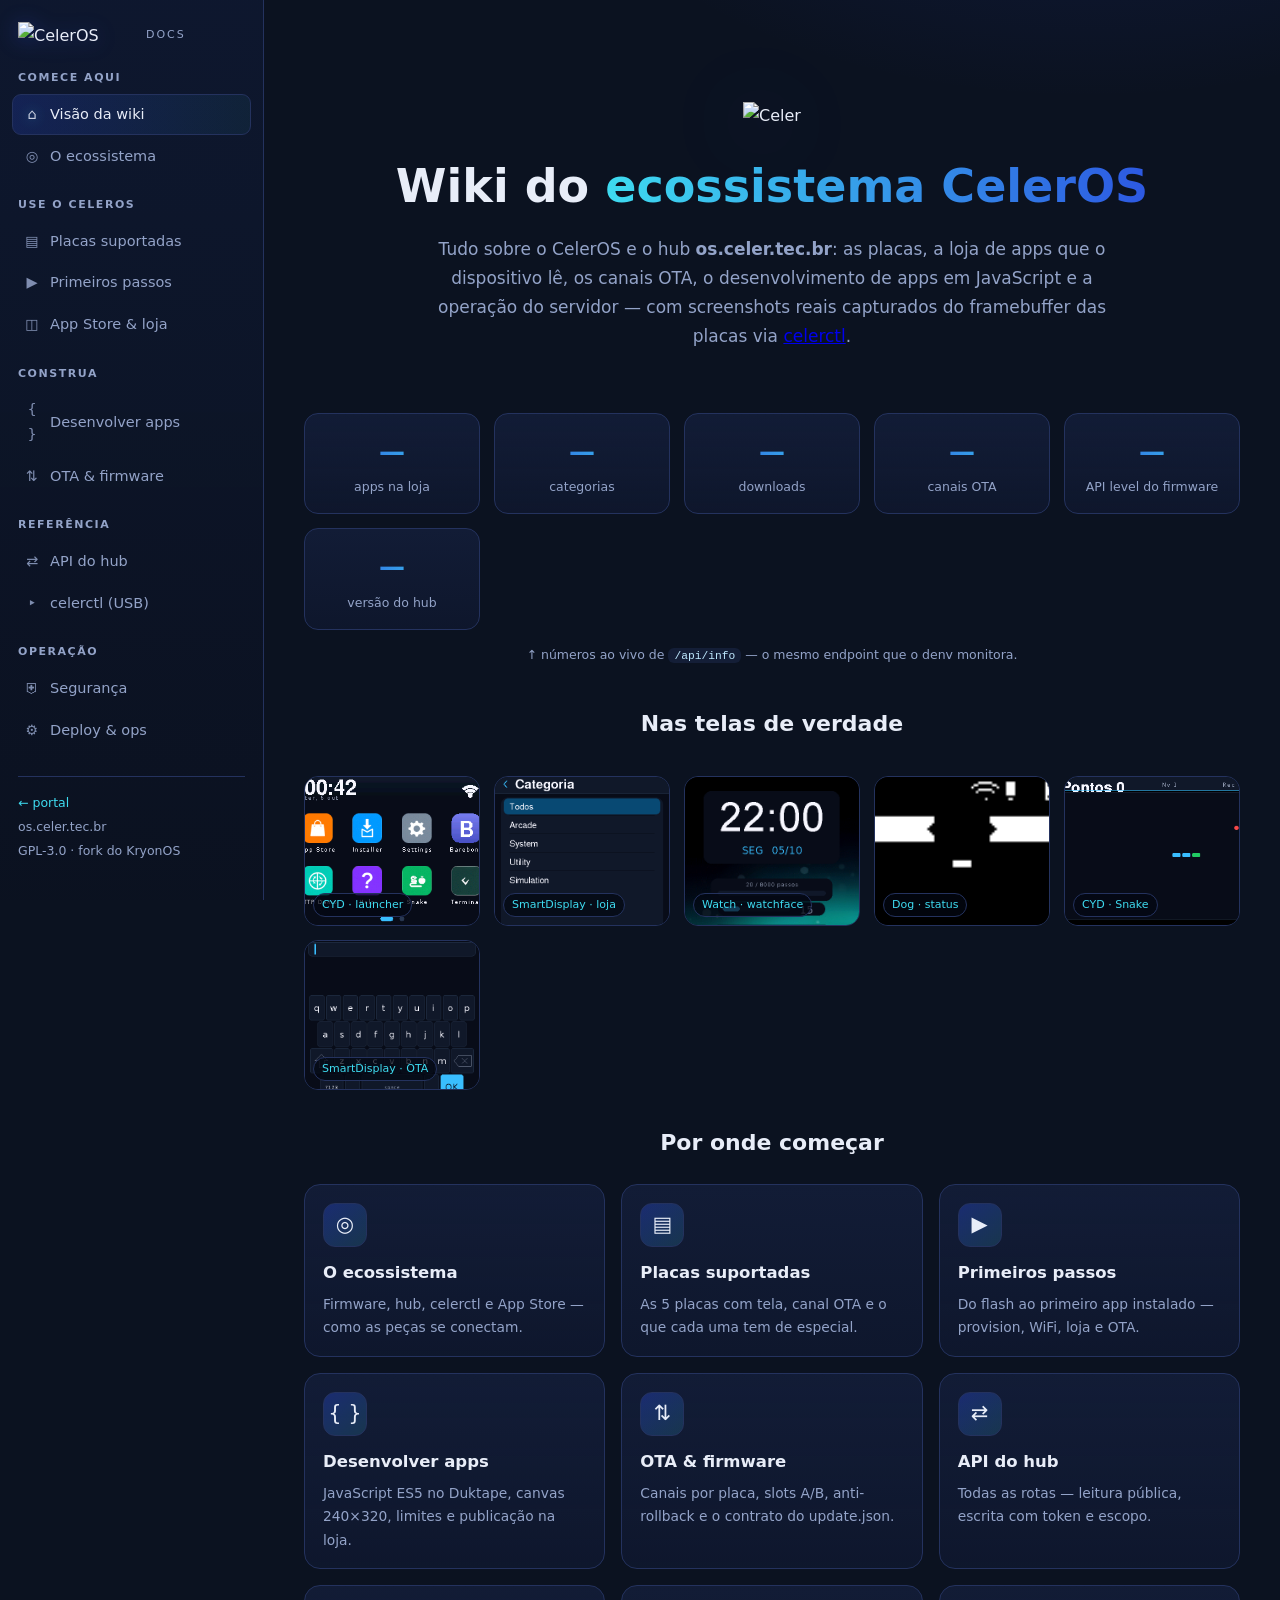
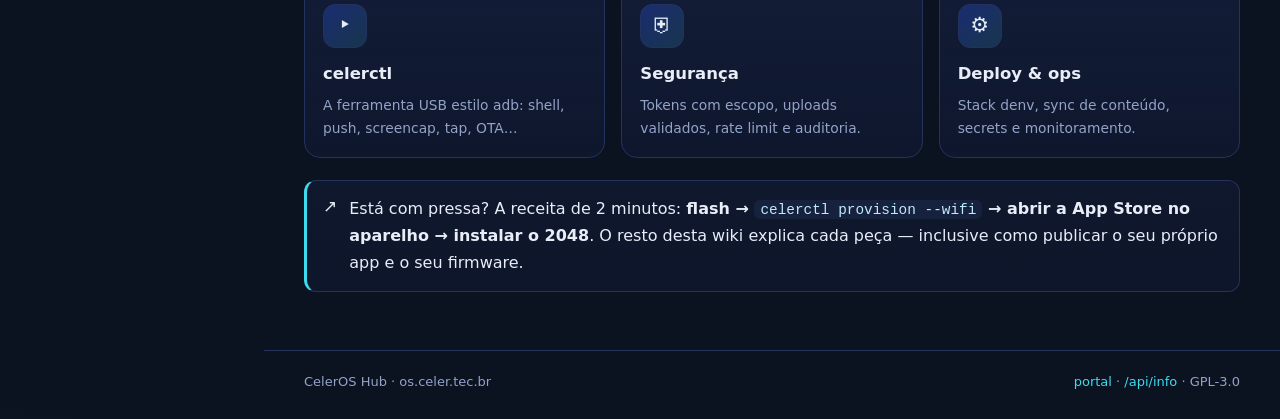
==== content/www/docs/index.html @ 320a798e "wiki: documentacao completa do ecossistema em /docs/ (11 paginas, screenshots reais) Wiki estatica s" ====
<!doctype html>
<html lang="pt-BR">
<head>
<meta charset="utf-8">
<meta name="viewport" content="width=device-width, initial-scale=1">
<title>Wiki · CelerOS Hub</title>
<meta name="description" content="Documentação completa do ecossistema CelerOS: placas, loja de apps, OTA, desenvolvimento de apps em JavaScript e a API do hub.">
<link rel="icon" href="/assets/celeros_favicon.png">
<link rel="stylesheet" href="docs.css">
</head>
<body class="docs">
<button class="menu-btn" aria-label="Menu">☰</button>
<aside class="sidebar">
  <div class="brand"><img src="/assets/celeros_logo.png" alt="CelerOS"><span>docs</span></div>
  <nav>
    <h4>Comece aqui</h4>
    <a href="index.html" class="on"><span class="ico">⌂</span>Visão da wiki</a>
    <a href="visao-geral.html"><span class="ico">◎</span>O ecossistema</a>
    <h4>Use o CelerOS</h4>
    <a href="placas.html"><span class="ico">▤</span>Placas suportadas</a>
    <a href="comecando.html"><span class="ico">▶</span>Primeiros passos</a>
    <a href="loja.html"><span class="ico">◫</span>App Store &amp; loja</a>
    <h4>Construa</h4>
    <a href="desenvolver-apps.html"><span class="ico">{ }</span>Desenvolver apps</a>
    <a href="ota.html"><span class="ico">⇅</span>OTA &amp; firmware</a>
    <h4>Referência</h4>
    <a href="api-hub.html"><span class="ico">⇄</span>API do hub</a>
    <a href="celerctl.html"><span class="ico">‣</span>celerctl (USB)</a>
    <h4>Operação</h4>
    <a href="seguranca.html"><span class="ico">⛨</span>Segurança</a>
    <a href="ops-deploy.html"><span class="ico">⚙</span>Deploy &amp; ops</a>
  </nav>
  <div class="side-foot">
    <a href="/">← portal</a><br>
    <span data-hub-info>os.celer.tec.br</span><br>
    GPL-3.0 · fork do KryonOS
  </div>
</aside>
<label class="backdrop"></label>

<div class="content">
<main class="page wide">
  <div class="hero-land rv in">
    <img class="hero-logo" src="/assets/celer_logo.png" alt="Celer">
    <h1>Wiki do <strong>ecossistema CelerOS</strong></h1>
    <p class="sub">Tudo sobre o CelerOS e o hub <b>os.celer.tec.br</b>: as placas, a loja de apps
    que o dispositivo lê, os canais OTA, o desenvolvimento de apps em JavaScript e a
    operação do servidor — com screenshots reais capturados do framebuffer das placas
    via <a href="celerctl.html">celerctl</a>.</p>
  </div>

  <div class="stats-row rv" data-hub-info>
    <div class="stat"><div class="v" data-st="apps">—</div><div class="l">apps na loja</div></div>
    <div class="stat"><div class="v" data-st="cats">—</div><div class="l">categorias</div></div>
    <div class="stat"><div class="v" data-st="dl">—</div><div class="l">downloads</div></div>
    <div class="stat"><div class="v" data-st="boards">—</div><div class="l">canais OTA</div></div>
    <div class="stat"><div class="v" data-st="api">—</div><div class="l">API level do firmware</div></div>
    <div class="stat"><div class="v" data-st="ver">—</div><div class="l">versão do hub</div></div>
  </div>
  <p style="text-align:center;color:var(--dim);font-size:12.5px;margin-top:-10px">
    ↑ números ao vivo de <code>/api/info</code> — o mesmo endpoint que o denv monitora.</p>

  <h2 class="rv" style="text-align:center;font-size:22px;margin-top:40px">Nas telas de verdade</h2>
  <div class="mosaic rv">
    <div class="m"><img src="img/cyd-launcher.png" alt="Launcher na placa CYD"><span class="tag">CYD · launcher</span></div>
    <div class="m"><img src="img/sd-store-todos.png" alt="App Store na SmartDisplay"><span class="tag">SmartDisplay · loja</span></div>
    <div class="m"><img src="img/watch-watchface.png" alt="Watchface no relógio"><span class="tag">Watch · watchface</span></div>
    <div class="m"><img src="img/dog-main.png" alt="Tela do cachorro robô"><span class="tag">Dog · status</span></div>
    <div class="m"><img src="img/cyd-snake.png" alt="Snake no CYD"><span class="tag">CYD · Snake</span></div>
    <div class="m"><img src="img/sd-ota.png" alt="Tela de atualização OTA"><span class="tag">SmartDisplay · OTA</span></div>
  </div>

  <h2 class="rv" style="text-align:center;font-size:22px;margin-top:34px">Por onde começar</h2>
  <div class="cards rv">
    <a class="card" href="visao-geral.html">
      <div class="c-ico">◎</div><h3>O ecossistema</h3>
      <p>Firmware, hub, celerctl e App Store — como as peças se conectam.</p></a>
    <a class="card" href="placas.html">
      <div class="c-ico">▤</div><h3>Placas suportadas</h3>
      <p>As 5 placas com tela, canal OTA e o que cada uma tem de especial.</p></a>
    <a class="card" href="comecando.html">
      <div class="c-ico">▶</div><h3>Primeiros passos</h3>
      <p>Do flash ao primeiro app instalado — provision, WiFi, loja e OTA.</p></a>
    <a class="card" href="desenvolver-apps.html">
      <div class="c-ico">{ }</div><h3>Desenvolver apps</h3>
      <p>JavaScript ES5 no Duktape, canvas 240×320, limites e publicação na loja.</p></a>
    <a class="card" href="ota.html">
      <div class="c-ico">⇅</div><h3>OTA &amp; firmware</h3>
      <p>Canais por placa, slots A/B, anti-rollback e o contrato do update.json.</p></a>
    <a class="card" href="api-hub.html">
      <div class="c-ico">⇄</div><h3>API do hub</h3>
      <p>Todas as rotas — leitura pública, escrita com token e escopo.</p></a>
    <a class="card" href="celerctl.html">
      <div class="c-ico">‣</div><h3>celerctl</h3>
      <p>A ferramenta USB estilo adb: shell, push, screencap, tap, OTA…</p></a>
    <a class="card" href="seguranca.html">
      <div class="c-ico">⛨</div><h3>Segurança</h3>
      <p>Tokens com escopo, uploads validados, rate limit e auditoria.</p></a>
    <a class="card" href="ops-deploy.html">
      <div class="c-ico">⚙</div><h3>Deploy &amp; ops</h3>
      <p>Stack denv, sync de conteúdo, secrets e monitoramento.</p></a>
  </div>

  <div class="note info rv" style="max-width:none">
    <span class="n-ico">↗</span>
    <p>Está com pressa? A receita de 2 minutos: <b>flash → <code>celerctl provision --wifi</code> →
    abrir a App Store no aparelho → instalar o 2048</b>. O resto desta wiki explica cada
    peça — inclusive como publicar o seu próprio app e o seu firmware.</p>
  </div>
</main>

<footer class="doc-foot">
  <span>CelerOS Hub · <span data-hub-info>os.celer.tec.br</span></span>
  <span><a href="/">portal</a> · <a href="/api/info">/api/info</a> · GPL-3.0</span>
</footer>
</div>
<script src="docs.js"></script>
</body>
</html>
---- content/www/docs/docs.css ----
/* =============================================================================
   docs.css — wiki CelerOS Hub (os.celer.tec.br/docs/)
   Extende a identidade do portal (style.css) com layout de documentação:
   sidebar, coluna de leitura, TOC, callouts, code blocks com copiar,
   molduras de device para screenshots, reveal-on-scroll e fluxos SVG.
   ========================================================================== */

:root {
  --bg: #0b1220;
  --bg2: #0f1830;
  --card: #121c36;
  --raised: #182347;
  --stroke: #24325e;
  --text: #e8edf8;
  --dim: #93a3c8;
  --blue: #2b4be0;
  --cyan: #3edbf0;
  --amber: #ffce6b;
  --ok: #4ade80;
  --warn: #fb923c;
  --err: #f87171;
  --grad: linear-gradient(90deg, var(--blue), var(--cyan));
  --mono: ui-monospace, "Cascadia Code", Menlo, Consolas, monospace;
  --sidebar-w: 264px;
}

* { box-sizing: border-box; }

html { scroll-behavior: smooth; }

/* Conteúdo dinâmico (stats, code inline, URLs) nunca estoura a página:
   sem isso, uma string longa sem espaços empurra o scroll horizontal. */
body.docs, article, .lead, .note, .stat .v, .kicker {
  overflow-wrap: break-word;
}
code, .stat .v, .pill { overflow-wrap: anywhere; }

body.docs {
  margin: 0;
  background:
    radial-gradient(900px 500px at 85% -10%, rgba(43, 75, 224, .16), transparent 60%),
    radial-gradient(700px 400px at -10% 110%, rgba(62, 219, 240, .07), transparent 60%),
    var(--bg);
  color: var(--text);
  font: 16px/1.7 system-ui, -apple-system, "Segoe UI", Roboto, sans-serif;
  -webkit-font-smoothing: antialiased;
}

/* ---------------------------------------------------------------- sidebar */
.sidebar {
  position: fixed;
  inset: 0 auto 0 0;
  width: var(--sidebar-w);
  padding: 22px 18px 32px;
  overflow-y: auto;
  background: linear-gradient(180deg, rgba(15, 24, 48, .92), rgba(11, 18, 32, .97));
  border-right: 1px solid var(--stroke);
  z-index: 40;
  scrollbar-width: thin;
  scrollbar-color: var(--stroke) transparent;
}

.sidebar .brand {
  display: flex;
  align-items: center;
  gap: 10px;
  margin-bottom: 6px;
}
.sidebar .brand img { width: 118px; filter: drop-shadow(0 2px 10px rgba(43,75,224,.35)); }
.sidebar .brand span {
  font-size: 11px;
  letter-spacing: .18em;
  color: var(--dim);
  text-transform: uppercase;
}

.sidebar nav { margin-top: 18px; }
.sidebar nav h4 {
  margin: 20px 0 6px;
  font-size: 11px;
  letter-spacing: .14em;
  text-transform: uppercase;
  color: var(--dim);
  font-weight: 600;
}
.sidebar nav a {
  display: flex;
  align-items: center;
  gap: 9px;
  padding: 7px 10px;
  margin: 1px -6px;
  border-radius: 9px;
  color: var(--dim);
  text-decoration: none;
  font-size: 14.5px;
  border: 1px solid transparent;
  transition: color .15s, background .15s, border-color .15s;
}
.sidebar nav a .ico { width: 18px; text-align: center; opacity: .85; }
.sidebar nav a:hover { color: var(--text); background: rgba(36, 50, 94, .35); }
.sidebar nav a.on {
  color: var(--text);
  background: linear-gradient(90deg, rgba(43, 75, 224, .22), rgba(62, 219, 240, .06));
  border-color: var(--stroke);
}
.sidebar nav a.on .ico { filter: drop-shadow(0 0 6px rgba(62,219,240,.6)); }

.sidebar .side-foot {
  margin-top: 26px;
  padding-top: 14px;
  border-top: 1px solid var(--stroke);
  font-size: 12.5px;
  color: var(--dim);
  line-height: 1.9;
}
.sidebar .side-foot a { color: var(--cyan); text-decoration: none; }
.sidebar .side-foot a:hover { text-decoration: underline; }

/* hamburger (mobile) */
.menu-btn {
  display: none;
  position: fixed;
  top: 14px;
  left: 14px;
  z-index: 60;
  width: 44px;
  height: 44px;
  border-radius: 12px;
  border: 1px solid var(--stroke);
  background: rgba(18, 28, 54, .9);
  color: var(--text);
  font-size: 19px;
  cursor: pointer;
  backdrop-filter: blur(6px);
}
.backdrop {
  display: none;
  position: fixed;
  inset: 0;
  background: rgba(4, 8, 18, .6);
  z-index: 35;
}

/* ----------------------------------------------------------------- layout */
.content {
  margin-left: var(--sidebar-w);
  min-height: 100vh;
  display: flex;
  flex-direction: column;
}

main.page {
  width: min(860px, 100%);
  margin: 0 auto;
  padding: 48px 40px 40px;
  flex: 1;
}

/* página inicial usa tela larga */
main.page.wide { width: min(1120px, 100%); }

/* ------------------------------------------------------------------- hero */
.kicker {
  display: inline-flex;
  align-items: center;
  gap: 8px;
  font-size: 12px;
  letter-spacing: .16em;
  text-transform: uppercase;
  color: var(--cyan);
  margin-bottom: 10px;
}
.kicker::before {
  content: "";
  width: 22px;
  height: 2px;
  background: var(--grad);
  border-radius: 2px;
}

h1.doc-title {
  font-size: clamp(30px, 4.5vw, 42px);
  line-height: 1.15;
  margin: 0 0 14px;
  letter-spacing: -.01em;
}
h1.doc-title strong {
  background: var(--grad);
  -webkit-background-clip: text;
  background-clip: text;
  color: transparent;
}

.lead {
  color: var(--dim);
  font-size: 17.5px;
  max-width: 70ch;
  margin: 0 0 26px;
}

/* meta chips (versão, data, leitura) */
.meta-row { display: flex; flex-wrap: wrap; gap: 8px; margin: -8px 0 26px; }

/* --------------------------------------------------------------- artigos */
article { font-size: 16px; }
article h2 {
  font-size: 24px;
  margin: 46px 0 12px;
  padding-top: 10px;
  letter-spacing: -.01em;
  scroll-margin-top: 20px;
}
article h2:first-child { margin-top: 8px; }
article h2 .hash {
  opacity: 0;
  margin-left: 8px;
  font-size: .7em;
  color: var(--cyan);
  text-decoration: none;
  transition: opacity .15s;
}
article h2:hover .hash { opacity: .8; }
article h3 { font-size: 18.5px; margin: 30px 0 8px; }
article p { max-width: 76ch; }
article a { color: var(--cyan); text-decoration: none; }
article a:hover { text-decoration: underline; }
article ul, article ol { padding-left: 24px; }
article li { margin: 5px 0; }
article img { max-width: 100%; }

/* --------------------------------------------------------------- callouts */
.note {
  display: flex;
  gap: 12px;
  padding: 14px 16px;
  border-radius: 12px;
  border: 1px solid var(--stroke);
  background: linear-gradient(180deg, rgba(18, 28, 54, .6), rgba(15, 24, 48, .6));
  margin: 18px 0;
  max-width: 78ch;
}
.note .n-ico { font-size: 17px; line-height: 1.4; }
.note p { margin: 0; }
.note.tip  { border-left: 3px solid var(--ok); }
.note.warn { border-left: 3px solid var(--warn); }
.note.info { border-left: 3px solid var(--cyan); }
.note.danger { border-left: 3px solid var(--err); }

/* --------------------------------------------------------------- tabelas */
.tblwrap { overflow-x: auto; margin: 18px 0; border-radius: 12px; border: 1px solid var(--stroke); }
table.tbl { border-collapse: collapse; width: 100%; font-size: 14.5px; min-width: 560px; }
table.tbl th, table.tbl td { padding: 10px 14px; text-align: left; border-bottom: 1px solid var(--stroke); }
table.tbl th {
  background: rgba(24, 35, 71, .55);
  font-size: 12.5px;
  letter-spacing: .06em;
  text-transform: uppercase;
  color: var(--dim);
  white-space: nowrap;
}
table.tbl tr:last-child td { border-bottom: none; }
table.tbl td code, table.tbl th code { white-space: nowrap; }
table.tbl tbody tr { transition: background .12s; }
table.tbl tbody tr:hover { background: rgba(36, 50, 94, .18); }

/* ------------------------------------------------------------ code blocks */
.code {
  position: relative;
  margin: 18px 0;
  border-radius: 12px;
  border: 1px solid var(--stroke);
  background: #0a1020;
  overflow: hidden;
}
/* indício de conteúdo rolável: vinheta na borda direita do bloco */
.code::after {
  content: "";
  position: absolute;
  top: 0; right: 0; bottom: 0;
  width: 26px;
  background: linear-gradient(90deg, transparent, rgba(4, 8, 18, .5));
  pointer-events: none;
}
.code .code-head {
  display: flex;
  justify-content: space-between;
  align-items: center;
  padding: 8px 14px;
  background: rgba(24, 35, 71, .5);
  border-bottom: 1px solid var(--stroke);
  font: 12px var(--mono);
  color: var(--dim);
}
.code .code-head .dot { color: var(--cyan); }
.code button.copy {
  border: 1px solid var(--stroke);
  background: rgba(11, 18, 32, .6);
  color: var(--dim);
  border-radius: 7px;
  padding: 3px 10px;
  font: 11.5px system-ui, sans-serif;
  cursor: pointer;
  transition: color .15s, border-color .15s;
}
.code button.copy:hover { color: var(--cyan); border-color: var(--cyan); }
.code button.copy.done { color: var(--ok); border-color: var(--ok); }
.code pre {
  margin: 0;
  padding: 14px 16px;
  overflow-x: auto;
  font: 13.5px/1.65 var(--mono);
  color: #d8e2f8;
}

code {
  font: .9em var(--mono);
  background: rgba(36, 50, 94, .38);
  border-radius: 6px;
  padding: 1.5px 6px;
  color: #bfe9ff;
}

/* --------------------------------------------------------------- badges */
.pill {
  display: inline-block;
  padding: 2px 10px;
  border-radius: 99px;
  border: 1px solid var(--stroke);
  background: rgba(24, 35, 71, .5);
  font-size: 12px;
  color: var(--text);
  white-space: nowrap;
}
.pill.ok   { border-color: rgba(74, 222, 128, .45); color: var(--ok); }
.pill.warn { border-color: rgba(251, 146, 60, .45); color: var(--warn); }
.pill.dim  { color: var(--dim); }
.pill.get  { border-color: rgba(62, 219, 240, .45); color: var(--cyan); }
.pill.post { border-color: rgba(74, 222, 128, .45); color: var(--ok); }
.pill.del  { border-color: rgba(248, 113, 113, .45); color: var(--err); }

/* ------------------------------------------------------- device frames */
.shot-grid {
  display: grid;
  grid-template-columns: repeat(auto-fill, minmax(min(250px, 100%), 1fr));
  gap: 18px;
  margin: 22px 0;
}
.shot-grid.tight { grid-template-columns: repeat(auto-fill, minmax(min(190px, 100%), 1fr)); }

figure.shot { margin: 0; }
figure.shot .frame {
  position: relative;
  border-radius: 18px;
  padding: 12px;
  background: linear-gradient(160deg, #1b2750, #101a36 55%, #0c1428);
  border: 1px solid var(--stroke);
  box-shadow: 0 18px 44px -18px rgba(0, 0, 0, .75), inset 0 1px 0 rgba(232, 237, 248, .06);
  transition: transform .25s ease, box-shadow .25s ease;
}
figure.shot .frame:hover {
  transform: translateY(-4px);
  box-shadow: 0 26px 60px -20px rgba(43, 75, 224, .45), inset 0 1px 0 rgba(232, 237, 248, .08);
}
figure.shot .frame::after {           /* brilho de vidro */
  content: "";
  position: absolute;
  inset: 12px;
  border-radius: 10px;
  pointer-events: none;
  background: linear-gradient(115deg, rgba(232, 237, 248, .07) 0%, transparent 28%);
}
figure.shot img {
  display: block;
  width: 100%;
  height: auto;
  border-radius: 10px;
  background: #000;
  cursor: zoom-in;
}
figure.shot.round img { border-radius: 50%; }        /* watch redonda */
figure.shot.wide .frame::before {                    /* "notch" das placas landscape */
  content: "";
  position: absolute;
  left: 50%; top: 4px;
  transform: translateX(-50%);
  width: 56px; height: 4px;
  border-radius: 4px;
  background: rgba(232, 237, 248, .12);
}
figure.shot figcaption {
  margin-top: 9px;
  font-size: 13px;
  color: var(--dim);
  text-align: center;
}
figure.shot figcaption b { color: var(--text); font-weight: 600; }

/* ------------------------------------------------------------- cards .card */
.cards {
  display: grid;
  grid-template-columns: repeat(auto-fill, minmax(min(260px, 100%), 1fr));
  gap: 16px;
  margin: 22px 0;
}
a.card, .card {
  display: block;
  padding: 18px 18px 16px;
  border-radius: 16px;
  border: 1px solid var(--stroke);
  background: linear-gradient(180deg, var(--card), rgba(15, 24, 48, .8));
  color: var(--text);
  text-decoration: none;
  transition: transform .2s, border-color .2s, box-shadow .2s;
}
a.card:hover {
  transform: translateY(-3px);
  border-color: rgba(62, 219, 240, .5);
  box-shadow: 0 18px 40px -18px rgba(43, 75, 224, .5);
}
.card .c-ico {
  font-size: 21px;
  width: 44px; height: 44px;
  display: grid;
  place-items: center;
  border-radius: 12px;
  margin-bottom: 12px;
  background: linear-gradient(140deg, rgba(43, 75, 224, .35), rgba(62, 219, 240, .14));
  border: 1px solid var(--stroke);
}
.card h3 { margin: 0 0 6px; font-size: 16.5px; }
.card p { margin: 0; color: var(--dim); font-size: 13.8px; }

/* ------------------------------------------------------------- stats vivos */
.stats-row {
  display: grid;
  grid-template-columns: repeat(auto-fit, minmax(min(150px, 100%), 1fr));
  gap: 14px;
  margin: 24px 0;
}
.stat {
  padding: 16px;
  border-radius: 14px;
  border: 1px solid var(--stroke);
  background: linear-gradient(180deg, var(--card), rgba(15, 24, 48, .75));
  text-align: center;
  min-width: 0;                      /* filho de grid: deixa o conteúdo encolher */
}
.stat .v {
  font-size: clamp(20px, 4.5vw, 26px);
  font-weight: 700;
  background: var(--grad);
  -webkit-background-clip: text;
  background-clip: text;
  color: transparent;
  font-variant-numeric: tabular-nums;
  max-width: 100%;
}
.stat .l { font-size: 12.5px; color: var(--dim); margin-top: 2px; }

/* --------------------------------------------------------------- passos */
.steps { counter-reset: st; margin: 22px 0; }
.step {
  position: relative;
  padding: 4px 0 22px 52px;
  border-left: 2px solid var(--stroke);
  margin-left: 17px;
  max-width: 72ch;
}
.step:last-child { padding-bottom: 4px; border-left-color: transparent; }
.step::before {
  counter-increment: st;
  content: counter(st);
  position: absolute;
  left: -19px;
  top: 0;
  width: 36px; height: 36px;
  display: grid;
  place-items: center;
  border-radius: 50%;
  background: var(--bg2);
  border: 2px solid var(--blue);
  color: var(--cyan);
  font-weight: 700;
  font-size: 15px;
  box-shadow: 0 0 0 5px var(--bg);
}
.step h3 { margin: 0 0 6px; font-size: 17px; }
.step p { margin: 0 0 8px; color: var(--dim); }
.step p b, .step p code { color: var(--text); }

/* ------------------------------------------------------------- try button */
.try {
  display: inline-flex;
  align-items: center;
  gap: 7px;
  border: 1px solid rgba(62, 219, 240, .45);
  background: rgba(62, 219, 240, .08);
  color: var(--cyan);
  border-radius: 8px;
  padding: 4px 12px;
  font: 12.5px system-ui, sans-serif;
  cursor: pointer;
  transition: background .15s;
  margin-left: 8px;
  vertical-align: middle;
}
.try:hover { background: rgba(62, 219, 240, .16); }
.try.out { color: var(--dim); border-color: var(--stroke); cursor: default; }

/* -------------------------------------------------------------- diagramas */
.diagram {
  margin: 24px 0;
  padding: 20px;
  border-radius: 16px;
  border: 1px solid var(--stroke);
  background: linear-gradient(180deg, rgba(15, 24, 48, .7), rgba(11, 18, 32, .9));
  overflow-x: auto;
}
.diagram svg { display: block; margin: 0 auto; max-width: 100%; height: auto; }
.diagram figcaption { text-align: center; color: var(--dim); font-size: 13px; margin-top: 10px; }

/* fluxo animado dos diagramas */
.flow { stroke-dasharray: 7 6; animation: flowdash 1.6s linear infinite; }
@keyframes flowdash { to { stroke-dashoffset: -26; } }

.pulse { animation: pulse 2.4s ease-in-out infinite; transform-origin: center; }
@keyframes pulse {
  0%, 100% { opacity: .55; }
  50%      { opacity: 1; }
}

/* --------------------------------------------------------------- pager */
.pager {
  display: flex;
  gap: 14px;
  justify-content: space-between;
  margin-top: 52px;
  padding-top: 22px;
  border-top: 1px solid var(--stroke);
}
.pager a {
  display: flex;
  flex-direction: column;
  gap: 2px;
  padding: 12px 16px;
  border-radius: 12px;
  border: 1px solid var(--stroke);
  background: var(--card);
  color: var(--dim);
  text-decoration: none;
  max-width: 46%;
  transition: border-color .15s, transform .15s;
}
.pager a:hover { border-color: var(--cyan); transform: translateY(-2px); }
.pager a.next { margin-left: auto; text-align: right; }
.pager a .dir { font-size: 11.5px; letter-spacing: .1em; text-transform: uppercase; color: var(--cyan); }
.pager a .t { color: var(--text); font-weight: 600; font-size: 14.5px; }

/* ----------------------------------------------------------- reveal anim */
.rv {
  opacity: 0;
  transform: translateY(16px);
  transition: opacity .55s ease, transform .55s ease;
}
.rv.in { opacity: 1; transform: none; }
@media (prefers-reduced-motion: reduce) {
  .rv { opacity: 1; transform: none; transition: none; }
  .flow, .pulse { animation: none; }
}

/* --------------------------------------------------------------- lightbox */
.lb {
  position: fixed;
  inset: 0;
  z-index: 90;
  display: none;
  place-items: center;
  background: rgba(4, 8, 18, .88);
  backdrop-filter: blur(4px);
  cursor: zoom-out;
  padding: 28px;
}
.lb.open { display: grid; }
.lb img {
  max-width: min(92vw, 900px);
  max-height: 86vh;
  border-radius: 12px;
  box-shadow: 0 30px 80px -20px #000;
}
.lb .cap { position: absolute; bottom: 18px; color: var(--dim); font-size: 13px; }

/* ----------------------------------------------------------------- footer */
footer.doc-foot {
  border-top: 1px solid var(--stroke);
  padding: 20px 40px 26px;
  color: var(--dim);
  font-size: 13px;
  display: flex;
  flex-wrap: wrap;
  gap: 12px;
  justify-content: space-between;
}
footer.doc-foot a { color: var(--cyan); text-decoration: none; }
footer.doc-foot a:hover { text-decoration: underline; }

/* --------------------------------------------------------------- landing */
.hero-land {
  padding: 54px 0 30px;
  text-align: center;
}
.hero-land img.hero-logo { width: min(360px, 74vw); filter: drop-shadow(0 10px 40px rgba(43, 75, 224, .45)); }
.hero-land h1 { font-size: clamp(30px, 5vw, 46px); margin: 18px 0 10px; }
.hero-land h1 strong {
  background: linear-gradient(90deg, var(--cyan), var(--blue), var(--cyan));
  background-size: 220% 100%;
  -webkit-background-clip: text;
  background-clip: text;
  color: transparent;
  animation: shimmer 7s linear infinite;
}
@keyframes shimmer { to { background-position: 220% 0; } }
.hero-land p.sub { color: var(--dim); font-size: 17px; max-width: 62ch; margin: 0 auto 8px; }

.mosaic {
  display: grid;
  grid-template-columns: repeat(auto-fit, minmax(min(170px, 100%), 1fr));
  gap: 14px;
  margin: 34px 0 10px;
}
.mosaic .m {
  border-radius: 14px;
  overflow: hidden;
  border: 1px solid var(--stroke);
  background: #000;
  cursor: zoom-in;
  position: relative;
  transition: transform .22s, border-color .22s;
}
.mosaic .m:hover { transform: scale(1.035); border-color: rgba(62, 219, 240, .55); }
.mosaic .m img { display: block; width: 100%; height: 100%; object-fit: cover; aspect-ratio: 4/3.4; }
.mosaic .m .tag {
  position: absolute;
  left: 8px; bottom: 8px;
  font-size: 11px;
  padding: 2px 8px;
  border-radius: 99px;
  background: rgba(4, 8, 18, .72);
  border: 1px solid var(--stroke);
  color: var(--cyan);
}

/* TOC */
.toc {
  position: fixed;
  top: 24px;
  right: 24px;
  width: 200px;
  font-size: 12.5px;
  border-left: 2px solid var(--stroke);
  padding-left: 14px;
  max-height: calc(100vh - 60px);
  overflow-y: auto;
  scrollbar-width: none;
}
.toc a { display: block; color: var(--dim); text-decoration: none; padding: 3px 0; border-radius: 4px; }
.toc a.on { color: var(--cyan); }
.toc a:hover { color: var(--text); }
@media (max-width: 1280px) { .toc { display: none; } }

/* ------------------------------------------------------------- responsive */
@media (max-width: 900px) {
  .menu-btn { display: block; }
  .sidebar { transform: translateX(-102%); transition: transform .25s ease; box-shadow: 30px 0 60px -30px #000; }
  .sidebar.open { transform: none; }
  .backdrop.show { display: block; }
  .content { margin-left: 0; }
  main.page { padding: 74px 20px 30px; }
  main.page.wide { padding: 74px 20px 30px; }
  .pager a { max-width: 100%; }
  footer.doc-foot { padding: 18px 20px; }
}

/* celulares: stats 2x3, pager empilhado, respiro menor */
@media (max-width: 480px) {
  main.page, main.page.wide { padding: 72px 16px 26px; }
  .stats-row { grid-template-columns: repeat(2, 1fr); gap: 10px; }
  .stat { padding: 12px 8px; }
  .pager { flex-direction: column; }
  .pager a.next { margin-left: 0; }
  figure.shot .frame { padding: 8px; border-radius: 14px; }
  .hero-land { padding-top: 40px; }
  .mosaic .m img { aspect-ratio: 1/1; }   /* retratos de telas não viram fatias */
}
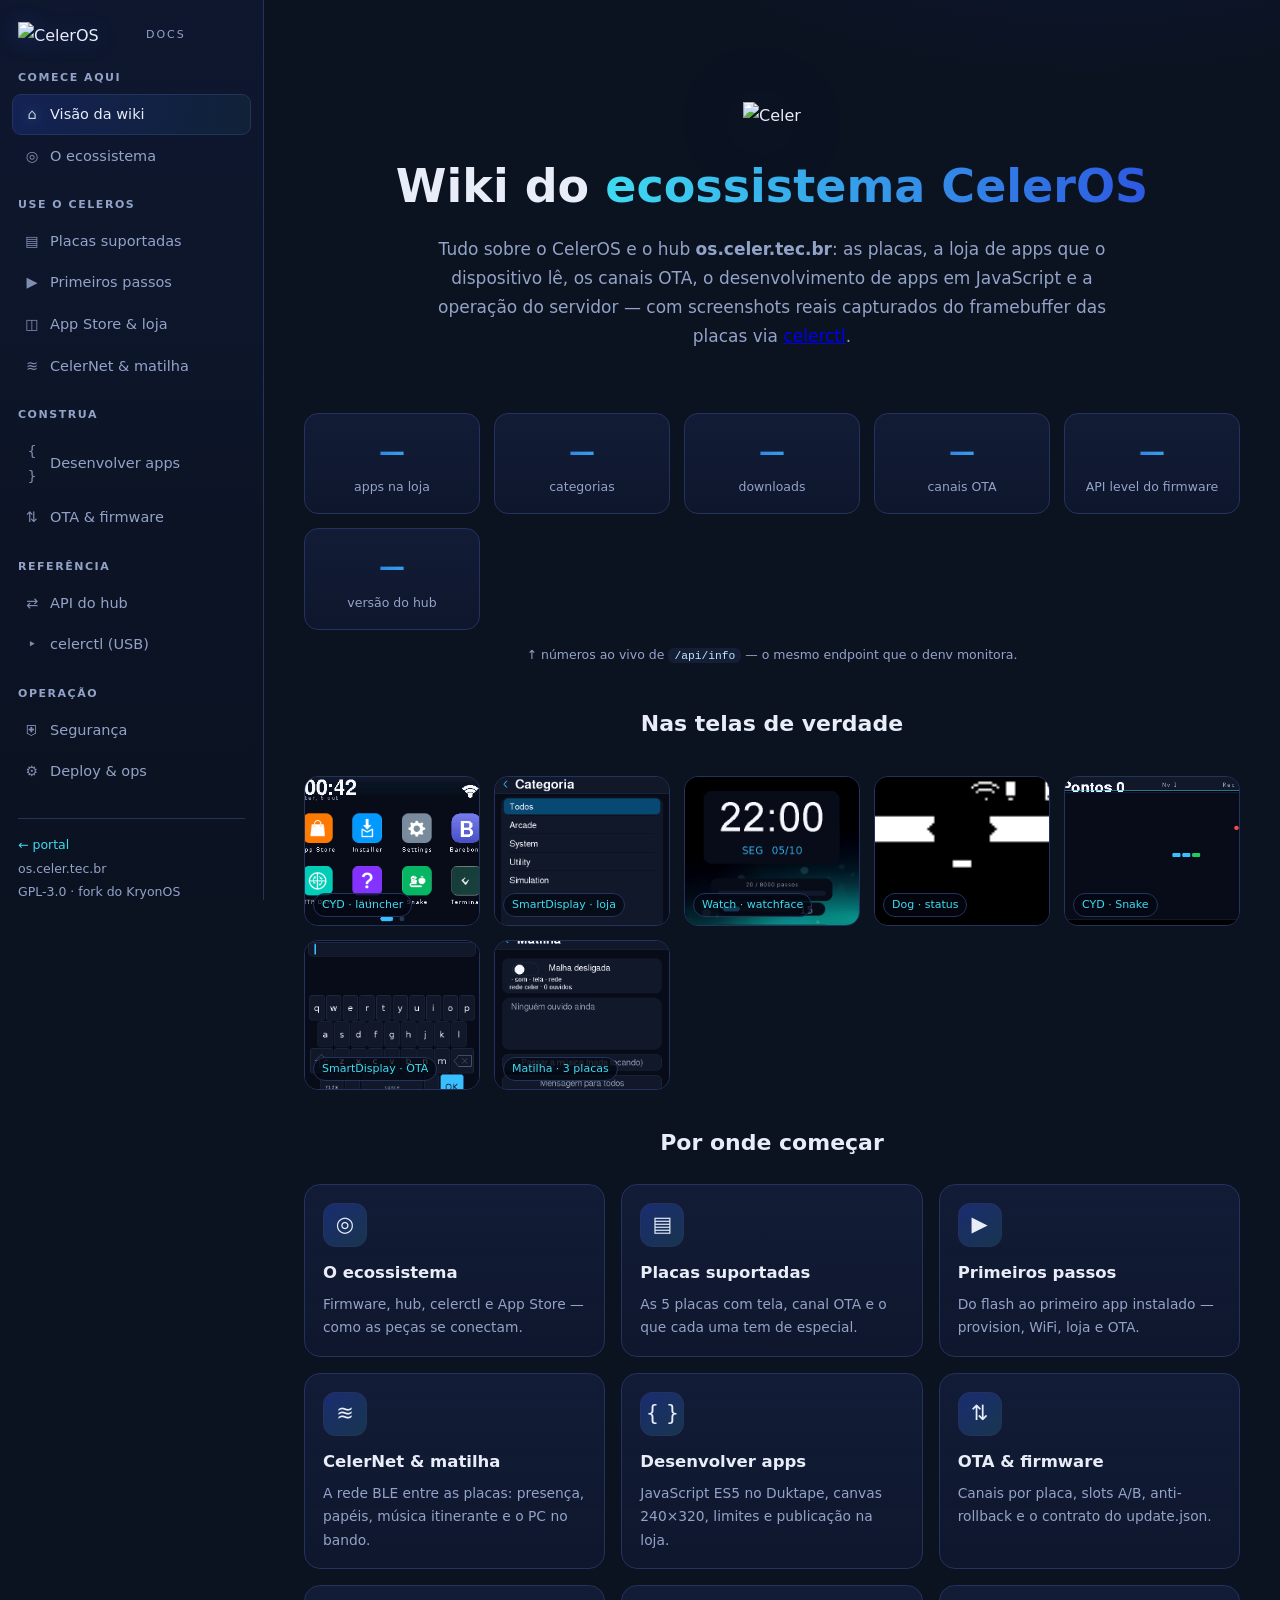
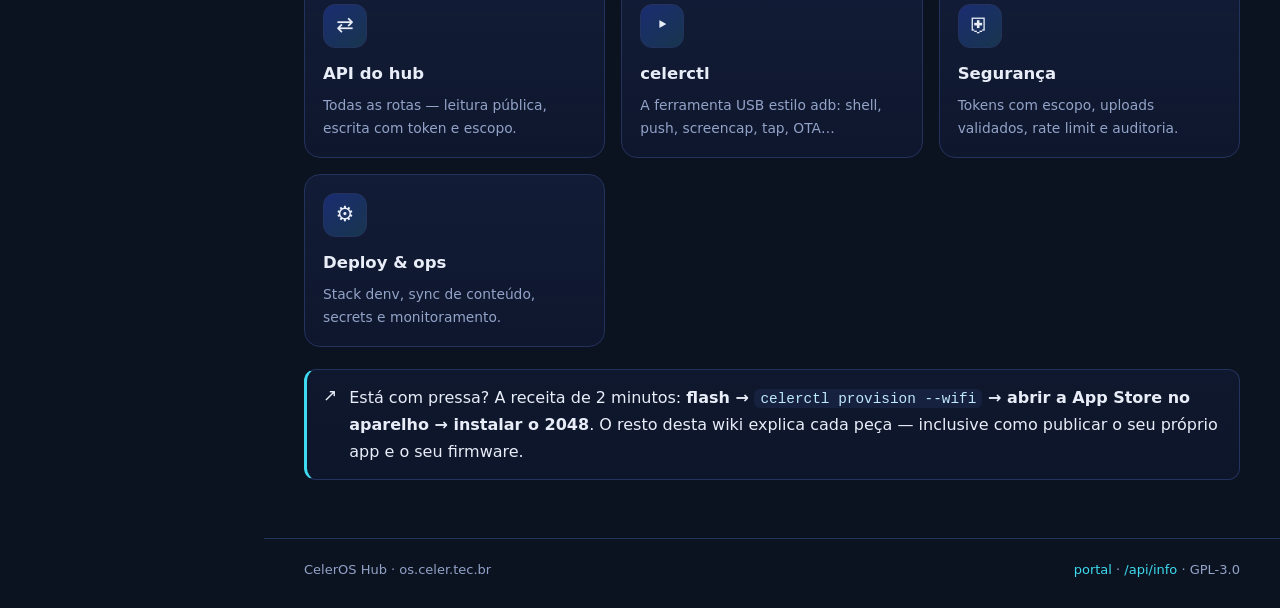
==== commit 4418153f: "wiki+portal: CelerNet e a matilha (API 27) — nova pagina, seção no portal e brindes Hub: - FIRMWARE_" ====
--- a/content/www/docs/index.html
+++ b/content/www/docs/index.html
@@ -20,6 +20,7 @@
     <a href="placas.html"><span class="ico">▤</span>Placas suportadas</a>
     <a href="comecando.html"><span class="ico">▶</span>Primeiros passos</a>
     <a href="loja.html"><span class="ico">◫</span>App Store &amp; loja</a>
+    <a href="celernet.html"><span class="ico">≋</span>CelerNet &amp; matilha</a>
     <h4>Construa</h4>
     <a href="desenvolver-apps.html"><span class="ico">{ }</span>Desenvolver apps</a>
     <a href="ota.html"><span class="ico">⇅</span>OTA &amp; firmware</a>
@@ -68,6 +69,7 @@
     <div class="m"><img src="img/dog-main.png" alt="Tela do cachorro robô"><span class="tag">Dog · status</span></div>
     <div class="m"><img src="img/cyd-snake.png" alt="Snake no CYD"><span class="tag">CYD · Snake</span></div>
     <div class="m"><img src="img/sd-ota.png" alt="Tela de atualização OTA"><span class="tag">SmartDisplay · OTA</span></div>
+    <div class="m"><img src="img/sd-matilha.png" alt="Painel da Matilha com o bando"><span class="tag">Matilha · 3 placas</span></div>
   </div>
 
   <h2 class="rv" style="text-align:center;font-size:22px;margin-top:34px">Por onde começar</h2>
@@ -81,6 +83,9 @@
     <a class="card" href="comecando.html">
       <div class="c-ico">▶</div><h3>Primeiros passos</h3>
       <p>Do flash ao primeiro app instalado — provision, WiFi, loja e OTA.</p></a>
+    <a class="card" href="celernet.html">
+      <div class="c-ico">≋</div><h3>CelerNet &amp; matilha</h3>
+      <p>A rede BLE entre as placas: presença, papéis, música itinerante e o PC no bando.</p></a>
     <a class="card" href="desenvolver-apps.html">
       <div class="c-ico">{ }</div><h3>Desenvolver apps</h3>
       <p>JavaScript ES5 no Duktape, canvas 240×320, limites e publicação na loja.</p></a>
--- a/content/www/docs/docs.css
+++ b/content/www/docs/docs.css
@@ -516,6 +516,13 @@
   background: linear-gradient(180deg, rgba(15, 24, 48, .7), rgba(11, 18, 32, .9));
   overflow-x: auto;
 }
+/* rótulos com halo: legíveis mesmo quando uma linha do fluxo passa por cima */
+.diagram svg text {
+  paint-order: stroke;
+  stroke: #0b1220;
+  stroke-width: 4px;
+  stroke-linejoin: round;
+}
 .diagram svg { display: block; margin: 0 auto; max-width: 100%; height: auto; }
 .diagram figcaption { text-align: center; color: var(--dim); font-size: 13px; margin-top: 10px; }
 
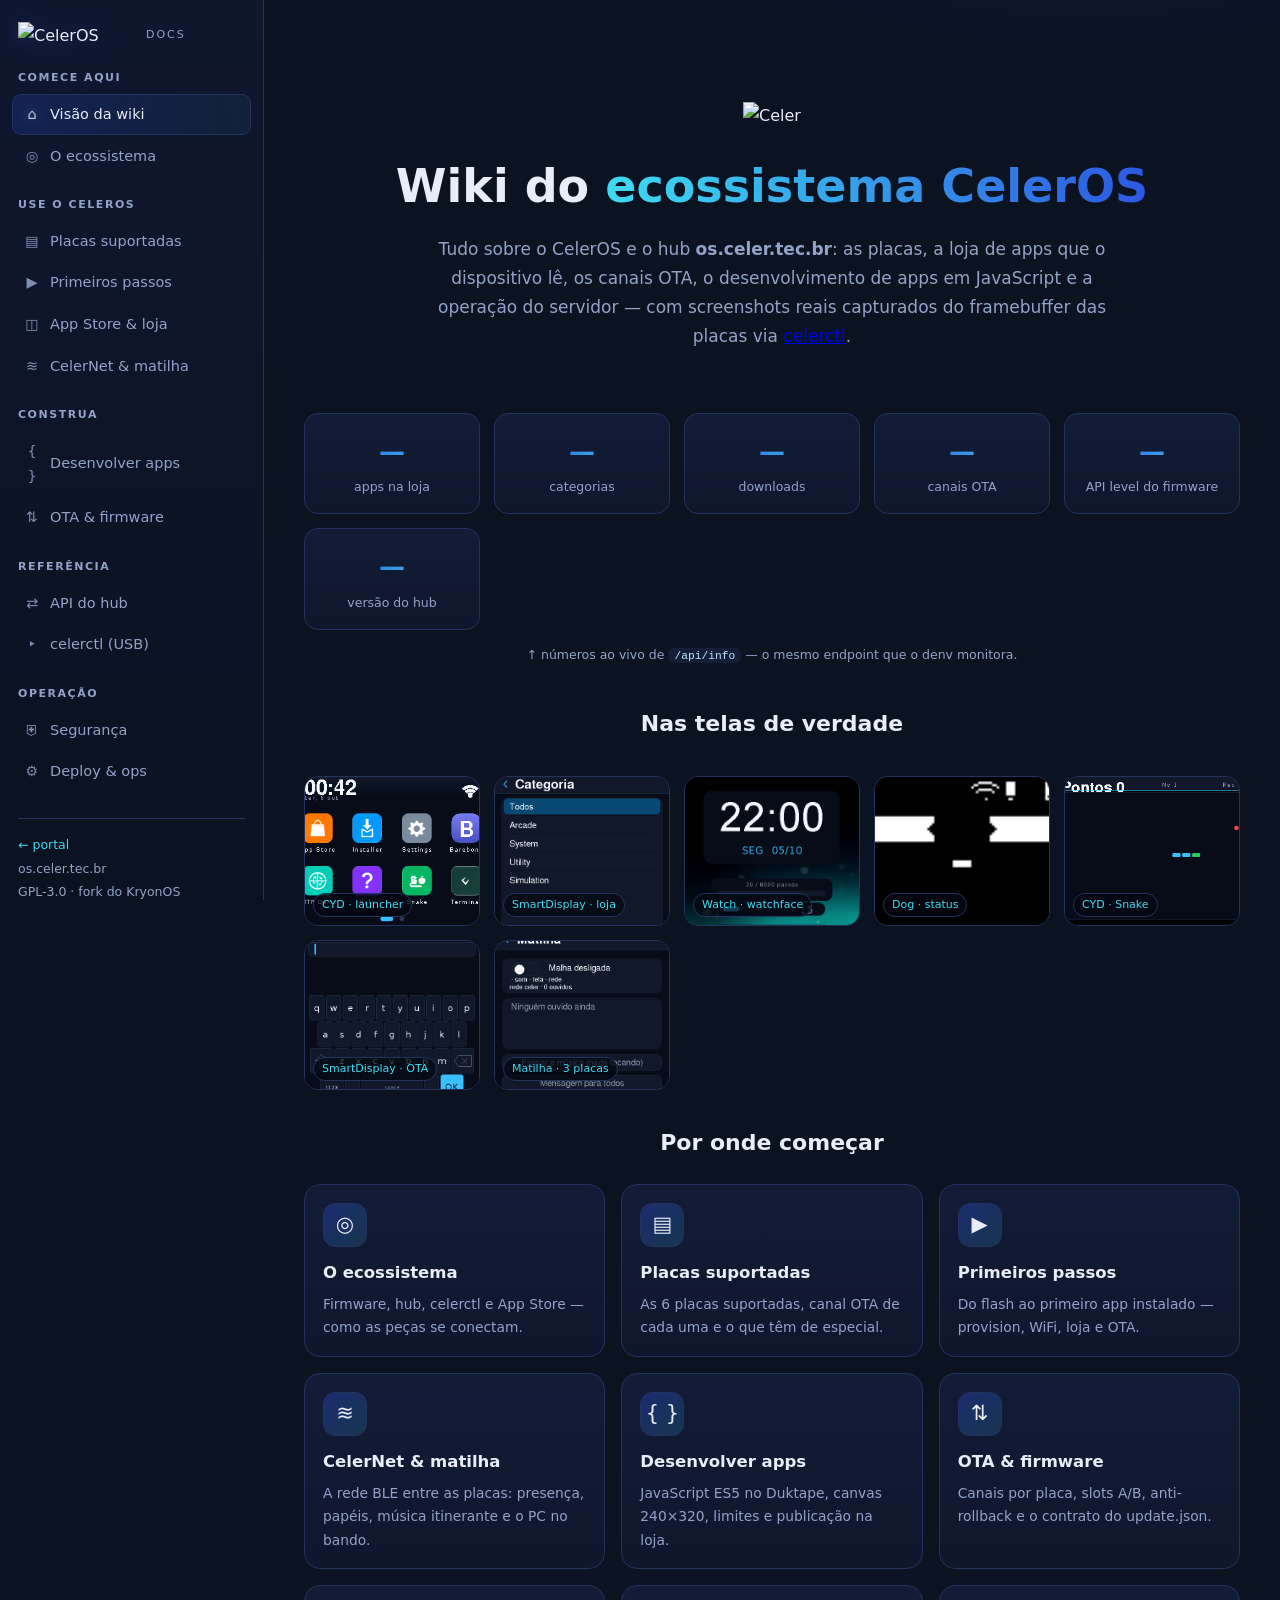
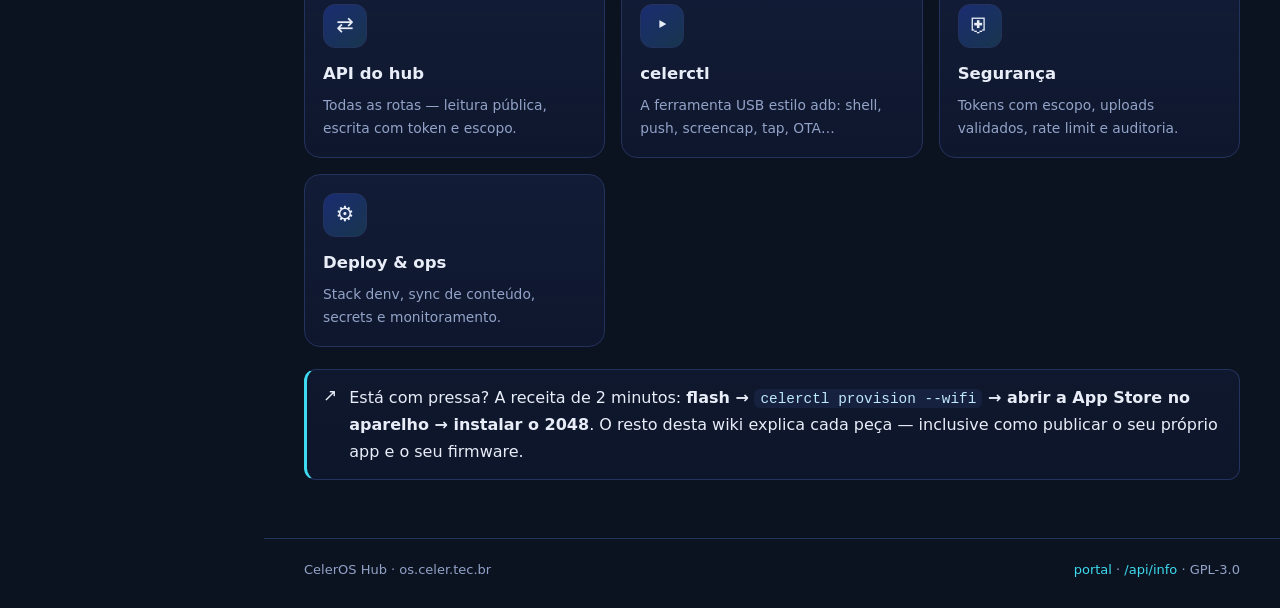
==== commit c86d923f: "content: portal na API 36 — CelerGame, recursos do bando e a esp32-cam Pills 1.8.2/API 36, secao de " ====
--- a/content/www/docs/index.html
+++ b/content/www/docs/index.html
@@ -6,7 +6,7 @@
 <title>Wiki · CelerOS Hub</title>
 <meta name="description" content="Documentação completa do ecossistema CelerOS: placas, loja de apps, OTA, desenvolvimento de apps em JavaScript e a API do hub.">
 <link rel="icon" href="/assets/celeros_favicon.png">
-<link rel="stylesheet" href="docs.css">
+<link rel="stylesheet" href="docs.css?v=0702">
 </head>
 <body class="docs">
 <button class="menu-btn" aria-label="Menu">☰</button>
@@ -79,7 +79,7 @@
       <p>Firmware, hub, celerctl e App Store — como as peças se conectam.</p></a>
     <a class="card" href="placas.html">
       <div class="c-ico">▤</div><h3>Placas suportadas</h3>
-      <p>As 5 placas com tela, canal OTA e o que cada uma tem de especial.</p></a>
+      <p>As 6 placas suportadas, canal OTA de cada uma e o que têm de especial.</p></a>
     <a class="card" href="comecando.html">
       <div class="c-ico">▶</div><h3>Primeiros passos</h3>
       <p>Do flash ao primeiro app instalado — provision, WiFi, loja e OTA.</p></a>
@@ -119,6 +119,6 @@
   <span><a href="/">portal</a> · <a href="/api/info">/api/info</a> · GPL-3.0</span>
 </footer>
 </div>
-<script src="docs.js"></script>
+<script src="docs.js?v=0702"></script>
 </body>
 </html>
